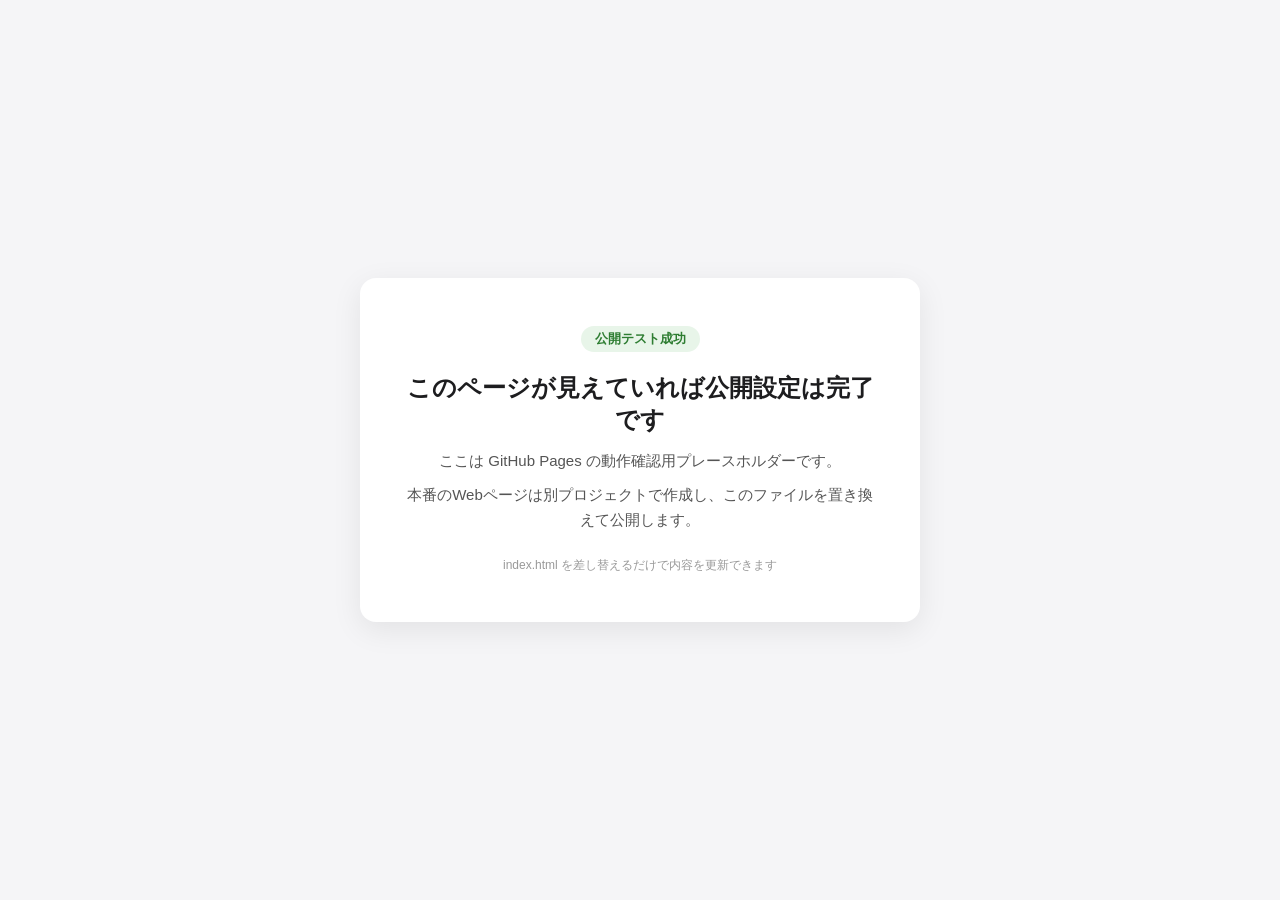
==== index.html @ 14388a47 "Add files via upload" ====
<!DOCTYPE html>
<html lang="ja">
<head>
<meta charset="UTF-8">
<meta name="viewport" content="width=device-width, initial-scale=1.0">
<title>公開テストページ</title>
<style>
  :root {
    color-scheme: light dark;
  }
  body {
    margin: 0;
    min-height: 100vh;
    display: flex;
    align-items: center;
    justify-content: center;
    font-family: -apple-system, BlinkMacSystemFont, "Hiragino Sans", "Yu Gothic", sans-serif;
    background: #f5f5f7;
    color: #1d1d1f;
  }
  .card {
    max-width: 480px;
    padding: 48px 40px;
    background: #ffffff;
    border-radius: 16px;
    box-shadow: 0 8px 30px rgba(0,0,0,0.08);
    text-align: center;
  }
  .badge {
    display: inline-block;
    padding: 4px 14px;
    border-radius: 999px;
    background: #e8f5e9;
    color: #2e7d32;
    font-size: 13px;
    font-weight: 600;
    margin-bottom: 20px;
  }
  h1 {
    font-size: 24px;
    margin: 0 0 12px;
  }
  p {
    font-size: 15px;
    line-height: 1.7;
    color: #555;
    margin: 0 0 8px;
  }
  .meta {
    margin-top: 24px;
    font-size: 12px;
    color: #999;
  }
</style>
</head>
<body>
  <div class="card">
    <span class="badge">公開テスト成功</span>
    <h1>このページが見えていれば公開設定は完了です</h1>
    <p>ここは GitHub Pages の動作確認用プレースホルダーです。</p>
    <p>本番のWebページは別プロジェクトで作成し、このファイルを置き換えて公開します。</p>
    <div class="meta">index.html を差し替えるだけで内容を更新できます</div>
  </div>
</body>
</html>
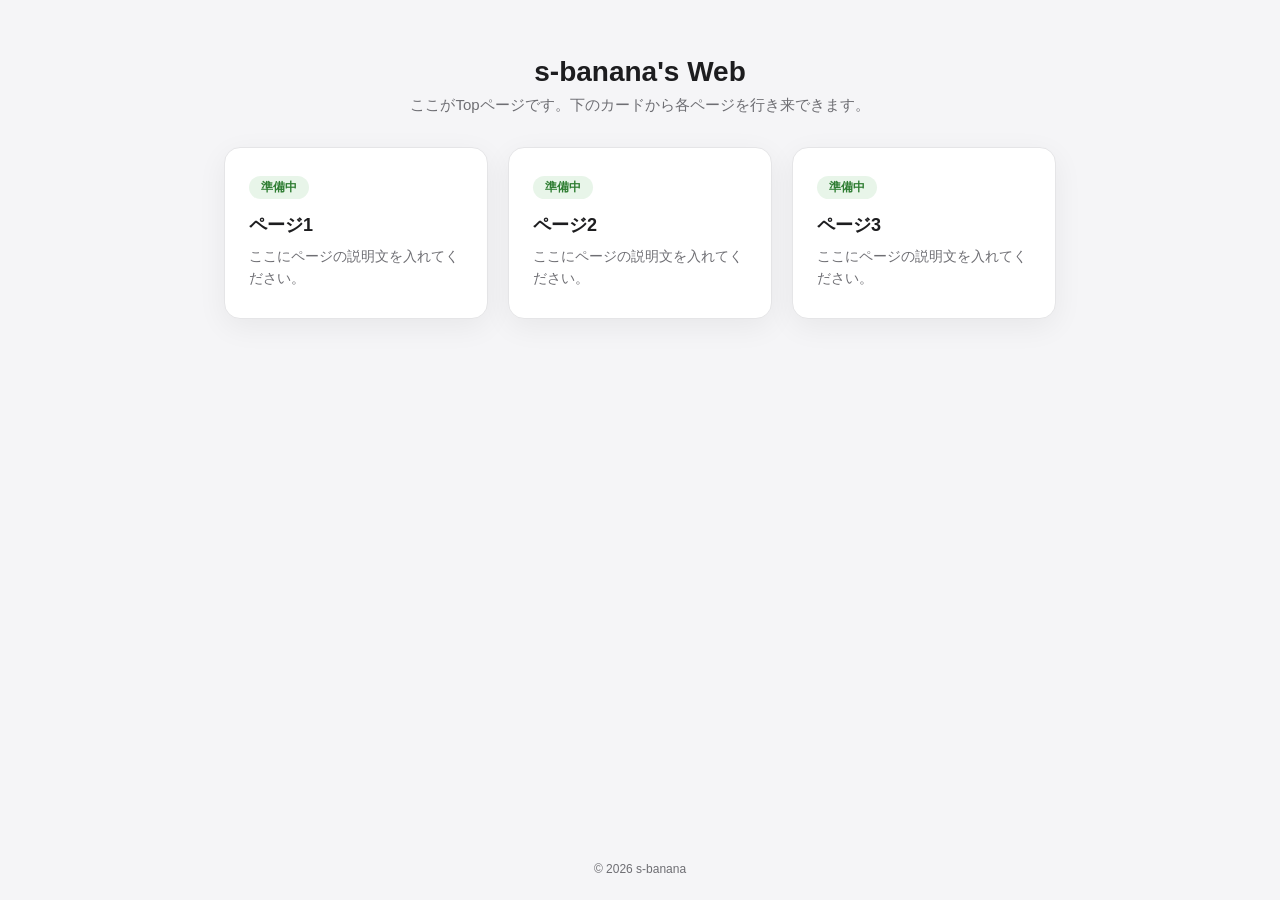
==== commit 0c5ffe8f: "Add files via upload" ====
--- a/index.html
+++ b/index.html
@@ -3,63 +3,42 @@
 <head>
 <meta charset="UTF-8">
 <meta name="viewport" content="width=device-width, initial-scale=1.0">
-<title>公開テストページ</title>
-<style>
-  :root {
-    color-scheme: light dark;
-  }
-  body {
-    margin: 0;
-    min-height: 100vh;
-    display: flex;
-    align-items: center;
-    justify-content: center;
-    font-family: -apple-system, BlinkMacSystemFont, "Hiragino Sans", "Yu Gothic", sans-serif;
-    background: #f5f5f7;
-    color: #1d1d1f;
-  }
-  .card {
-    max-width: 480px;
-    padding: 48px 40px;
-    background: #ffffff;
-    border-radius: 16px;
-    box-shadow: 0 8px 30px rgba(0,0,0,0.08);
-    text-align: center;
-  }
-  .badge {
-    display: inline-block;
-    padding: 4px 14px;
-    border-radius: 999px;
-    background: #e8f5e9;
-    color: #2e7d32;
-    font-size: 13px;
-    font-weight: 600;
-    margin-bottom: 20px;
-  }
-  h1 {
-    font-size: 24px;
-    margin: 0 0 12px;
-  }
-  p {
-    font-size: 15px;
-    line-height: 1.7;
-    color: #555;
-    margin: 0 0 8px;
-  }
-  .meta {
-    margin-top: 24px;
-    font-size: 12px;
-    color: #999;
-  }
-</style>
+<title>Top | s-banana's Web</title>
+<link rel="stylesheet" href="style.css">
 </head>
 <body>
-  <div class="card">
-    <span class="badge">公開テスト成功</span>
-    <h1>このページが見えていれば公開設定は完了です</h1>
-    <p>ここは GitHub Pages の動作確認用プレースホルダーです。</p>
-    <p>本番のWebページは別プロジェクトで作成し、このファイルを置き換えて公開します。</p>
-    <div class="meta">index.html を差し替えるだけで内容を更新できます</div>
-  </div>
+  <header class="site-header">
+    <h1>s-banana's Web</h1>
+    <p>ここがTopページです。下のカードから各ページを行き来できます。</p>
+  </header>
+
+  <main>
+    <div class="card-grid">
+
+      <!-- カードは自由に複製・編集してください -->
+      <a class="card" href="page1.html">
+        <span class="badge">準備中</span>
+        <h2>ページ1</h2>
+        <p>ここにページの説明文を入れてください。</p>
+      </a>
+
+      <a class="card" href="page2.html">
+        <span class="badge">準備中</span>
+        <h2>ページ2</h2>
+        <p>ここにページの説明文を入れてください。</p>
+      </a>
+
+      <a class="card" href="page3.html">
+        <span class="badge">準備中</span>
+        <h2>ページ3</h2>
+        <p>ここにページの説明文を入れてください。</p>
+      </a>
+
+    </div>
+  </main>
+
+  <footer class="site-footer">
+    &copy; 2026 s-banana
+  </footer>
 </body>
 </html>
--- a/style.css
+++ b/style.css
@@ -0,0 +1,125 @@
+:root {
+  color-scheme: light dark;
+  --bg: #f5f5f7;
+  --card-bg: #ffffff;
+  --text: #1d1d1f;
+  --text-sub: #6e6e73;
+  --accent: #2e7d32;
+  --accent-bg: #e8f5e9;
+  --border: #e5e5e7;
+  --shadow: 0 8px 30px rgba(0, 0, 0, 0.06);
+}
+
+* {
+  box-sizing: border-box;
+}
+
+body {
+  margin: 0;
+  min-height: 100vh;
+  font-family: -apple-system, BlinkMacSystemFont, "Hiragino Sans", "Yu Gothic", sans-serif;
+  background: var(--bg);
+  color: var(--text);
+  display: flex;
+  flex-direction: column;
+}
+
+.site-header {
+  padding: 56px 24px 32px;
+  text-align: center;
+}
+
+.site-header h1 {
+  margin: 0 0 8px;
+  font-size: 28px;
+}
+
+.site-header p {
+  margin: 0;
+  color: var(--text-sub);
+  font-size: 15px;
+}
+
+main {
+  flex: 1;
+  width: 100%;
+  max-width: 880px;
+  margin: 0 auto;
+  padding: 0 24px 64px;
+}
+
+/* Topページのカード一覧 */
+.card-grid {
+  display: grid;
+  grid-template-columns: repeat(auto-fit, minmax(220px, 1fr));
+  gap: 20px;
+}
+
+.card {
+  display: block;
+  background: var(--card-bg);
+  border: 1px solid var(--border);
+  border-radius: 16px;
+  padding: 28px 24px;
+  text-decoration: none;
+  color: var(--text);
+  box-shadow: var(--shadow);
+  transition: transform 0.15s ease, box-shadow 0.15s ease;
+}
+
+.card:hover {
+  transform: translateY(-3px);
+  box-shadow: 0 12px 34px rgba(0, 0, 0, 0.1);
+}
+
+.card .badge {
+  display: inline-block;
+  padding: 3px 12px;
+  border-radius: 999px;
+  background: var(--accent-bg);
+  color: var(--accent);
+  font-size: 12px;
+  font-weight: 600;
+  margin-bottom: 14px;
+}
+
+.card h2 {
+  margin: 0 0 8px;
+  font-size: 18px;
+}
+
+.card p {
+  margin: 0;
+  font-size: 14px;
+  line-height: 1.6;
+  color: var(--text-sub);
+}
+
+/* サブページ用 */
+.page-card {
+  background: var(--card-bg);
+  border: 1px solid var(--border);
+  border-radius: 16px;
+  padding: 40px;
+  box-shadow: var(--shadow);
+  text-align: center;
+}
+
+.back-link {
+  display: inline-block;
+  margin-top: 24px;
+  font-size: 14px;
+  color: var(--accent);
+  text-decoration: none;
+}
+
+.back-link:hover {
+  text-decoration: underline;
+}
+
+.site-footer {
+  text-align: center;
+  padding: 24px;
+  font-size: 12px;
+  color: var(--text-sub);
+}
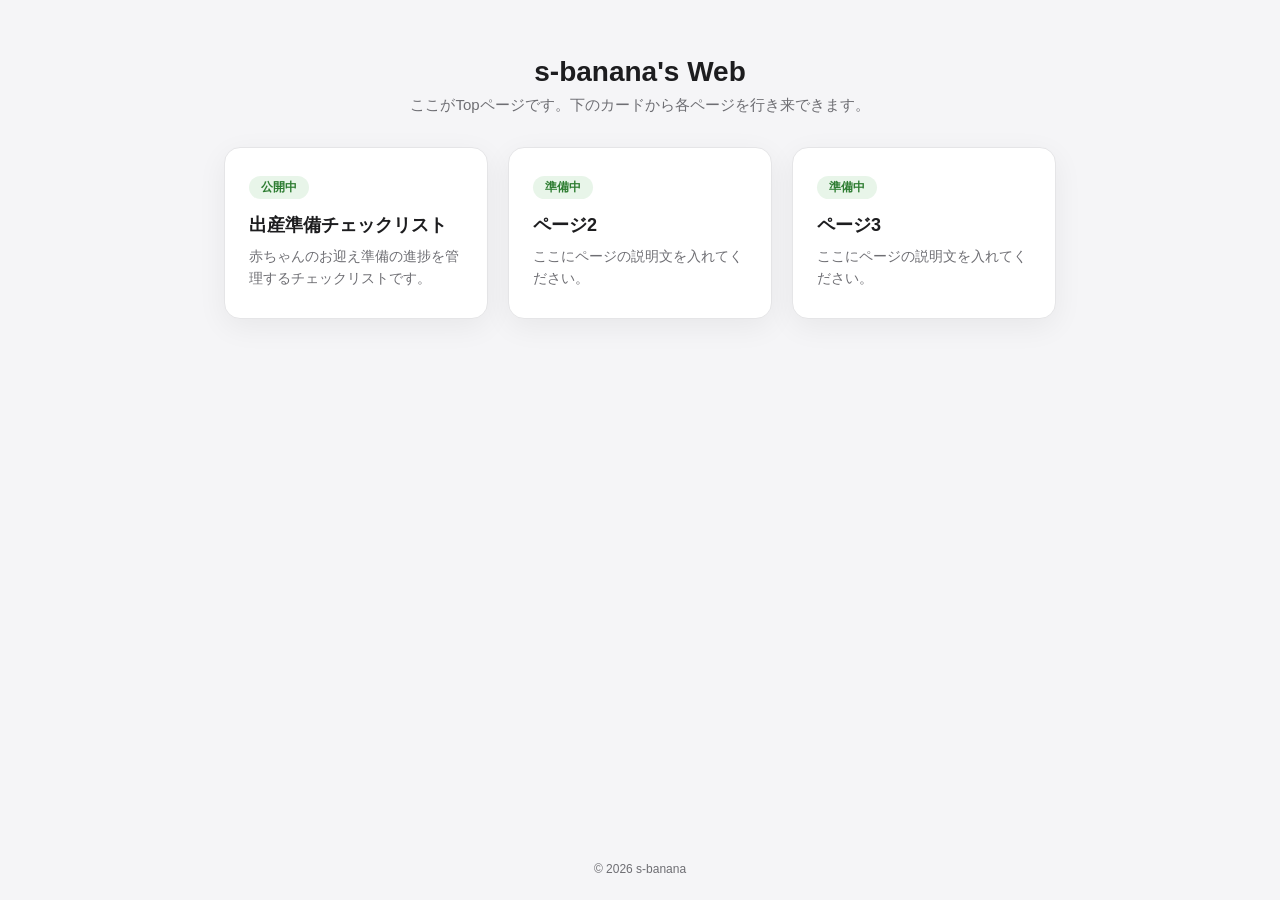
==== commit 4eb4d4f9: "Add files via upload" ====
--- a/index.html
+++ b/index.html
@@ -17,9 +17,9 @@
 
       <!-- カードは自由に複製・編集してください -->
       <a class="card" href="page1.html">
-        <span class="badge">準備中</span>
-        <h2>ページ1</h2>
-        <p>ここにページの説明文を入れてください。</p>
+        <span class="badge">公開中</span>
+        <h2>出産準備チェックリスト</h2>
+        <p>赤ちゃんのお迎え準備の進捗を管理するチェックリストです。</p>
       </a>
 
       <a class="card" href="page2.html">
